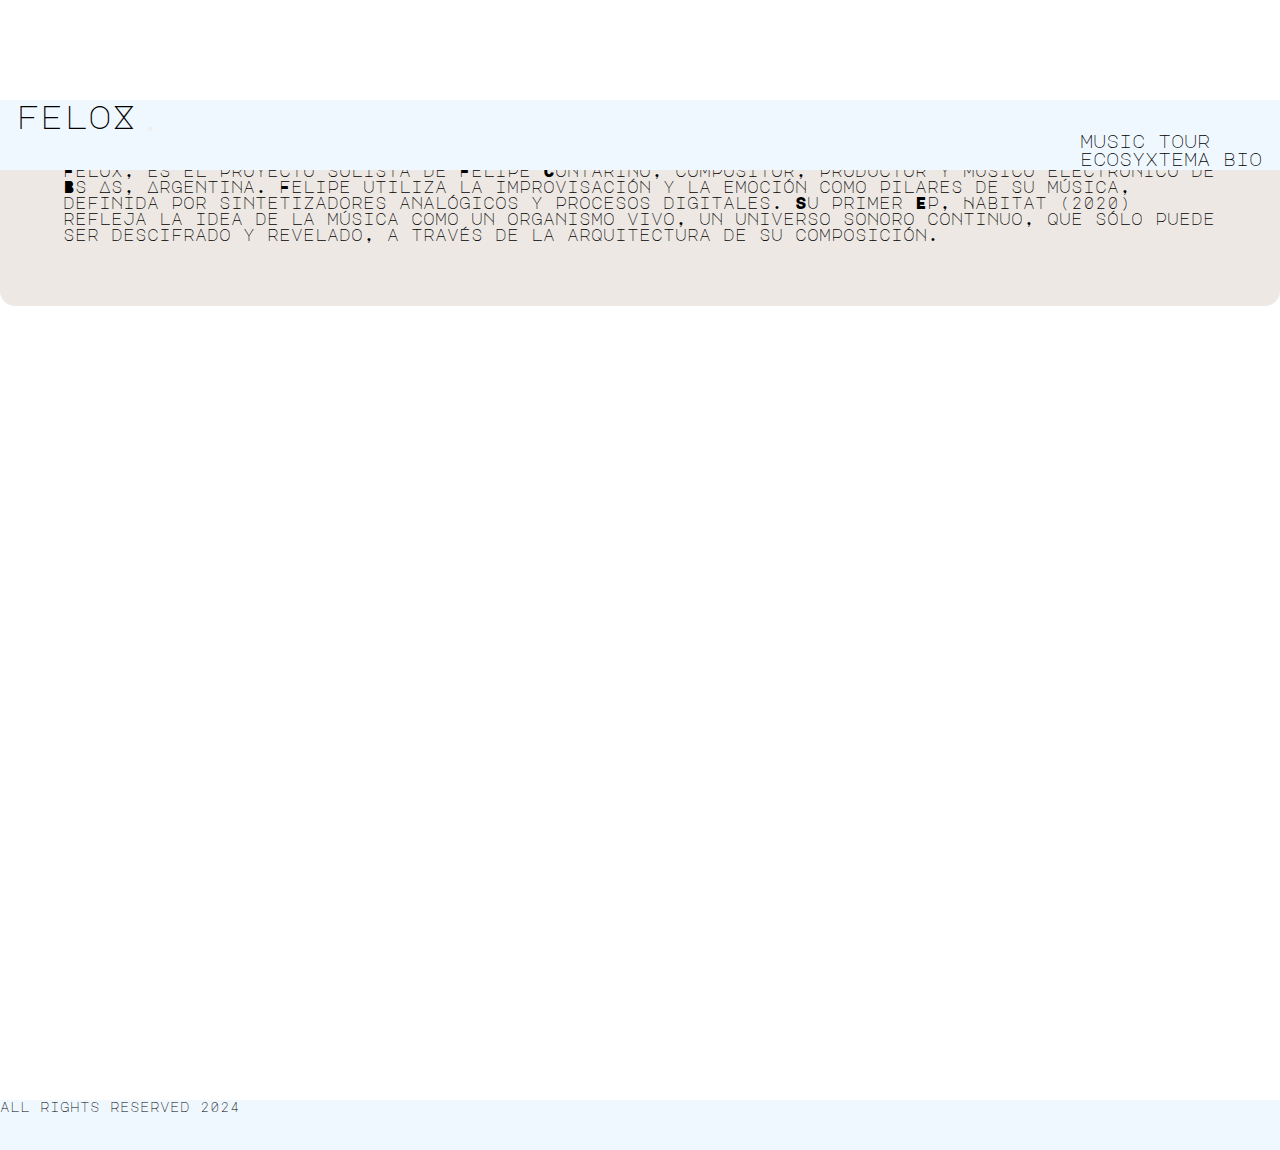
==== pages/bio2.html @ 59797968 "tercera" ====
<!DOCTYPE html>
<html lang="en">
<head>
    <meta charset="UTF-8">
    <meta name="viewport" content="width=device-width, initial-scale=1.0">
    <title>BIO</title>
    <link href="https://cdn.jsdelivr.net/npm/bootstrap@5.3.2/dist/css/bootstrap.min.css" rel="stylesheet" integrity="sha384-T3c6CoIi6uLrA9TneNEoa7RxnatzjcDSCmG1MXxSR1GAsXEV/Dwwykc2MPK8M2HN" crossorigin="anonymous">
    <script src="https://cdn.jsdelivr.net/npm/bootstrap@5.3.2/dist/js/bootstrap.bundle.min.js" integrity="sha384-C6RzsynM9kWDrMNeT87bh95OGNyZPhcTNXj1NW7RuBCsyN/o0jlpcV8Qyq46cDfL" crossorigin="anonymous"></script>
    
    <link rel="stylesheet" href="/css/estilo.css">

</head>
<body>
<header class="header">

    <nav class="navbar navbar-expand-lg bg-body-tertiary">
        <div class="container-fluid">
          <a class="navbar-brand" href="/index.html">feloX</a>
          <button class="navbar-toggler" type="button" data-bs-toggle="collapse" data-bs-target="#navbarNavAltMarkup" aria-controls="navbarNavAltMarkup" aria-expanded="false" aria-label="Toggle navigation">
            <span class="navbar-toggler-icon"></span>
          </button>
          <div class="collapse navbar-collapse" id="navbarNavAltMarkup">
            <div class="navbar-nav">
                <a class="nav-link" href="/pages/music.html">music</a>
              <a class="nav-link" href="/pages/tour2.html">tour</a>
              <a class="nav-link" href="/pages/watch.html">ecosyxtema</a>
              <a class="nav-link" href="#">bio</a>
              
            </div>
          </div>
        </div>
      </nav>
</header>
   

<main class="section1">
        <section> 
            <div class="container">
                <div class="row">

                    <div class="col-12 col-sm-12 col-lg-4" class="cont">

                        <p class="parrafo">Felox, es el proyecto solista de Felipe Contarino, compositor, productor y músico electrónico de Bs As, Argentina.
                            Felipe utiliza la improvisación y la emoción como pilares de su música, definida por sintetizadores analógicos y procesos digitales.
                            Su primer Ep, Habitat (2020) refleja la idea de la música como un organismo vivo, un universo sonoro continuo, que sólo puede ser descifrado y revelado, a través de la arquitectura de su composición.
                            
                            </p>
                    </div>
                </div>
               </div>
    
            
        </section>
    </main>
    
    
    
    <footer>
        <ul class="footer">

            <li>all rights reserved 2024</li>
        </ul>
    </footer>
    
    
    
    
    
    
    
    
    
    
    
    
    
    
</body>
</html>
---- css/estilo.css ----
@font-face {
  font-family: "letra";
  src: url("../fonts/letra.ttf");
}
@font-face {
  font-family: "majormono";
  src: url("../fonts/majormono.ttf");
}
* {
  margin: 0;
  padding: 0;
  box-sizing: border-box;
}

header {
  height: 70px;
  width: 100%;
  position: sticky;
  position: fixed;
  font-family: majormono;
  background-color: aliceblue;
  z-index: 1;
}
header .navbar-nav {
  font-size: large;
  margin-left: 120vh;
}
header .navbar-brand {
  font-size: xx-large;
  padding-left: 1rem;
}
header a {
  text-decoration: none;
  color: black;
}

.divlist {
  list-style: none;
  font-family: majormono;
  display: flex;
  position: fixed;
  padding-top: 120px;
  padding-left: 70px;
}
.divlist .ullist {
  list-style: none;
  padding-inline: 10px;
  display: flex;
  display: list-item;
}
.divlist .ullist .lilist {
  display: flex;
}

.divindex {
  width: 110%;
  height: 63rem;
  background-image: url(../img/tapa\ ESTA.jpg);
  background-size: 85%;
  background-position: 170px;
  background-repeat: no-repeat;
}

.mainmusic {
  background-image: url(../img/Captura\ de\ pantalla\ 2021-10-22\ a\ las\ 2.55.54\ p.m..png);
  height: 47rem;
}
.mainmusic .contenedormusic {
  padding-top: 50px;
  padding-left: 680px;
  width: 1200px;
  height: 600px;
  display: grid;
  grid-template-columns: 1fr 1fr;
  grid-template-rows: 1fr 1fr 1fr 1fr;
  grid-template-areas: ". ." "discos1 discos2" ". .";
}
.mainmusic .contenedormusic h4 {
  font-family: majormono;
  margin-top: 20px;
  padding: 6px;
  background-color: rgb(221, 232, 232);
  padding-left: 32px;
  padding-right: 10px;
  border-radius: 10px;
}
.mainmusic .contenedormusic .discos1 {
  height: 150px;
  width: 150px;
  background-color: rgb(228, 232, 234);
  border-radius: 10px;
  grid-area: discos1;
}
.mainmusic .contenedormusic .discos1 .imghabitat {
  width: 100%;
  height: 100%;
  border-radius: 5px;
}
.mainmusic .contenedormusic .discos1 .titulohabitat {
  font-size: medium;
}
.mainmusic .contenedormusic .discos2 {
  height: 150px;
  width: 150px;
  background-color: rgb(228, 232, 234);
  border-radius: 10px;
  grid-area: discos2;
}
.mainmusic .contenedormusic .discos2 .imghabitat {
  width: 100%;
  height: 100%;
  border-radius: 5px;
}
.mainmusic .contenedormusic .discos2 .tituloaurora {
  padding-left: 39px;
  font-size: medium;
}

.divwatch {
  display: flex;
  padding-block: 80px;
}

.titulo {
  font-family: majormono;
  padding: 10vh;
  text-align: center;
}

h2 {
  font-family: majormono;
  margin-top: 100px;
}

.section1 {
  height: 1000px;
  background-size: 200vh;
  background-position: center;
  background-repeat: no-repeat;
  background-position-y: -120vh;
  background-image: url(/img/1filo.jpg);
}
.section1 .parrafo {
  padding: 7vh;
  background-color: rgba(233, 227, 222, 0.806);
  border-radius: 15px;
  font-family: majormono;
  margin-top: 100px;
}

footer {
  height: 50px;
  width: 100%;
  font-family: majormono;
  font-size: small;
  background-color: aliceblue;
}
footer footer li {
  list-style: none;
  margin-inline-start: 30px;
  margin-top: 20px;
}/*# sourceMappingURL=estilo.css.map */
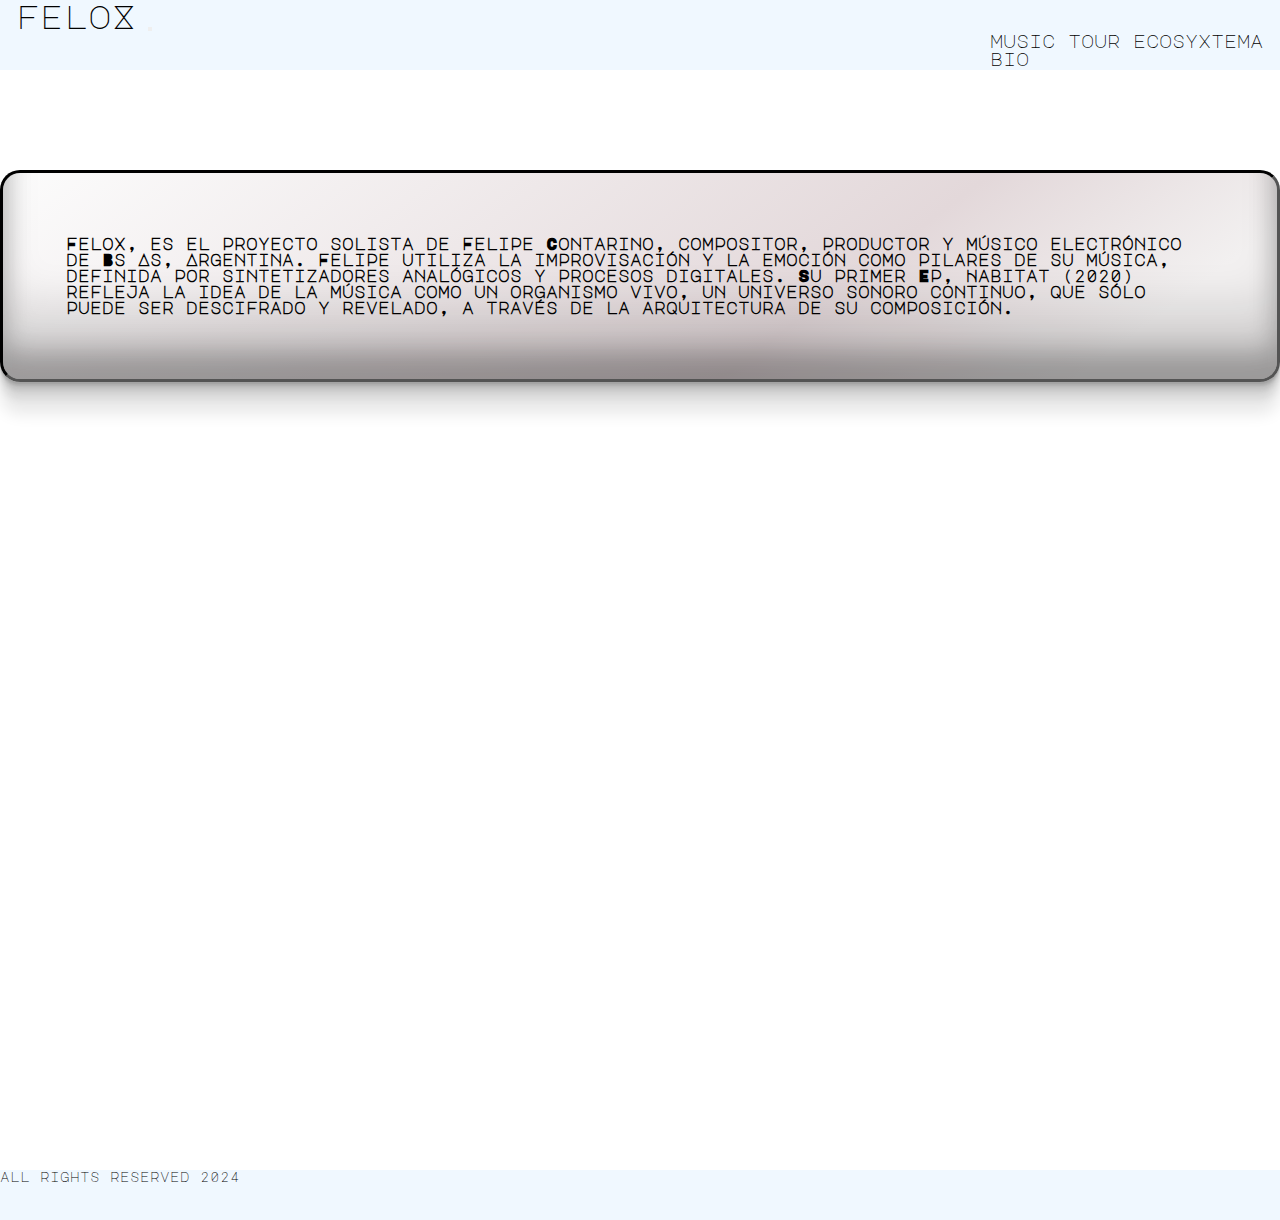
==== commit 229ec075: "finalentrega" ====
--- a/pages/bio2.html
+++ b/pages/bio2.html
@@ -3,11 +3,13 @@
 <head>
     <meta charset="UTF-8">
     <meta name="viewport" content="width=device-width, initial-scale=1.0">
-    <title>BIO</title>
+    <title>FELOX - BIO</title>
+    <meta name="description" content="About Felox">
+    <meta name="keywords" content="Felox, Biografia, Felipe Contarino">
     <link href="https://cdn.jsdelivr.net/npm/bootstrap@5.3.2/dist/css/bootstrap.min.css" rel="stylesheet" integrity="sha384-T3c6CoIi6uLrA9TneNEoa7RxnatzjcDSCmG1MXxSR1GAsXEV/Dwwykc2MPK8M2HN" crossorigin="anonymous">
     <script src="https://cdn.jsdelivr.net/npm/bootstrap@5.3.2/dist/js/bootstrap.bundle.min.js" integrity="sha384-C6RzsynM9kWDrMNeT87bh95OGNyZPhcTNXj1NW7RuBCsyN/o0jlpcV8Qyq46cDfL" crossorigin="anonymous"></script>
     
-    <link rel="stylesheet" href="/css/estilo.css">
+    <link rel="stylesheet" href="../css/estilo.css">
 
 </head>
 <body>
@@ -21,10 +23,10 @@
           </button>
           <div class="collapse navbar-collapse" id="navbarNavAltMarkup">
             <div class="navbar-nav">
-                <a class="nav-link" href="/pages/music.html">music</a>
-              <a class="nav-link" href="/pages/tour2.html">tour</a>
-              <a class="nav-link" href="/pages/watch.html">ecosyxtema</a>
-              <a class="nav-link" href="#">bio</a>
+                <a class="nav-link" href="./music.html">music</a>
+              <a class="nav-link" href="./tour2.html">tour</a>
+              <a class="nav-link" href="./watch.html">ecosyxtema</a>
+              <a class="nav-link" href="./bio2.html">bio</a>
               
             </div>
           </div>
--- a/css/estilo.css
+++ b/css/estilo.css
@@ -16,22 +16,44 @@
   height: 70px;
   width: 100%;
   position: sticky;
-  position: fixed;
   font-family: majormono;
   background-color: aliceblue;
   z-index: 1;
 }
 header .navbar-nav {
   font-size: large;
-  margin-left: 120vh;
+  margin-left: 110vh;
+}
+@media screen and (max-width: 1220px) {
+  header .navbar-nav {
+    margin-left: 72vh;
+  }
+}
+@media screen and (max-width: 1220px) and (max-width: 991px) {
+  header .navbar-nav {
+    margin-left: 0vh;
+  }
 }
 header .navbar-brand {
   font-size: xx-large;
   padding-left: 1rem;
 }
+@media screen and (max-width: 991px) {
+  header .navbar-brand {
+    padding-left: 1rem;
+  }
+}
 header a {
   text-decoration: none;
   color: black;
+}
+header .nav-link:hover {
+  transform: scale(1.06);
+  background-color: rgb(234, 206, 225);
+}
+
+.navbar-brand:hover {
+  transform: scale(1.1);
 }
 
 .divlist {
@@ -41,6 +63,16 @@
   position: fixed;
   padding-top: 120px;
   padding-left: 70px;
+}
+.divlist .divlist:hover {
+  transform: scale(1, 1);
+  transition: 1s;
+}
+@media screen and (max-width: 560px) {
+  .divlist {
+    display: none;
+    padding: 0px;
+  }
 }
 .divlist .ullist {
   list-style: none;
@@ -48,32 +80,78 @@
   display: flex;
   display: list-item;
 }
+@media screen and (max-width: 560px) {
+  .divlist .ullist {
+    display: none;
+  }
+}
 .divlist .ullist .lilist {
   display: flex;
 }
+@media screen and (max-width: 560px) {
+  .divlist .ullist .lilist {
+    display: none;
+  }
+}
 
 .divindex {
-  width: 110%;
+  width: 100%;
   height: 63rem;
   background-image: url(../img/tapa\ ESTA.jpg);
   background-size: 85%;
   background-position: 170px;
   background-repeat: no-repeat;
 }
+@media screen and (max-width: 991px) {
+  .divindex {
+    background-size: 100%;
+    background-position: 0px;
+    background-position-x: center;
+    background-position-y: top;
+    height: 55rem;
+  }
+}
+@media screen and (max-width: 560px) {
+  .divindex {
+    height: 30rem;
+  }
+}
 
 .mainmusic {
   background-image: url(../img/Captura\ de\ pantalla\ 2021-10-22\ a\ las\ 2.55.54\ p.m..png);
-  height: 47rem;
+  height: 45rem;
+  width: 100%;
+  background-position-y: -40px;
 }
 .mainmusic .contenedormusic {
-  padding-top: 50px;
-  padding-left: 680px;
-  width: 1200px;
-  height: 600px;
+  padding-left: 600px;
+  background-position-y: top;
+  width: 100%;
+  height: 700px;
   display: grid;
   grid-template-columns: 1fr 1fr;
   grid-template-rows: 1fr 1fr 1fr 1fr;
   grid-template-areas: ". ." "discos1 discos2" ". .";
+}
+@media screen and (max-width: 1220px) {
+  .mainmusic .contenedormusic {
+    padding-left: 300px;
+  }
+}
+@media screen and (max-width: 991px) {
+  .mainmusic .contenedormusic {
+    padding-left: 135px;
+  }
+}
+@media screen and (max-width: 560px) {
+  .mainmusic .contenedormusic {
+    padding-left: 120px;
+    grid-template-columns: 1fr;
+    grid-template-rows: 1fr;
+    grid-template-areas: "discos1" "discos2";
+    height: 450px;
+    padding-top: 50px;
+  }
 }
 .mainmusic .contenedormusic h4 {
   font-family: majormono;
@@ -84,6 +162,10 @@
   padding-right: 10px;
   border-radius: 10px;
 }
+.mainmusic .contenedormusic h4 a {
+  text-decoration: none;
+  color: black;
+}
 .mainmusic .contenedormusic .discos1 {
   height: 150px;
   width: 150px;
@@ -117,8 +199,21 @@
 }
 
 .divwatch {
-  display: flex;
-  padding-block: 80px;
+  padding-top: 20px;
+  padding-bottom: 20px;
+}
+.divwatch .videoresponsive {
+  overflow: hidden;
+  padding-bottom: 600px;
+  position: relative;
+  height: 0;
+}
+.divwatch iframe {
+  left: 0;
+  top: 0;
+  height: 100%;
+  width: 100%;
+  position: absolute;
 }
 
 .titulo {
@@ -132,6 +227,19 @@
   margin-top: 100px;
 }
 
+.roll-in-left {
+  animation: roll-in-left 0.6s ease-out both;
+}
+@keyframes roll-in-left {
+  0% {
+    transform: translateX(-800px) rotate(-540deg);
+    opacity: 0;
+  }
+  100% {
+    transform: translateX(0) rotate(0deg);
+    opacity: 1;
+  }
+}
 .section1 {
   height: 1000px;
   background-size: 200vh;
@@ -142,10 +250,21 @@
 }
 .section1 .parrafo {
   padding: 7vh;
-  background-color: rgba(233, 227, 222, 0.806);
-  border-radius: 15px;
-  font-family: majormono;
+  background: rgb(0, 0, 0);
+  background: rgb(217, 210, 210);
+  background: linear-gradient(323deg, rgb(217, 210, 210) 13%, rgb(219, 198, 202) 36%, rgb(252, 252, 252) 100%);
+  background: rgb(242, 240, 240);
+  background: linear-gradient(323deg, rgb(242, 240, 240) 13%, rgb(227, 216, 218) 36%, rgb(252, 252, 252) 100%);
+  border-color: black;
+  border-radius: 20px;
+  border-style: inset;
+  box-shadow: rgba(0, 0, 0, 0.17) 0px -23px 25px 0px inset, rgba(0, 0, 0, 0.15) 0px -36px 30px 0px inset, rgba(0, 0, 0, 0.1) 0px -79px 40px 0px inset, rgba(0, 0, 0, 0.06) 0px 2px 1px, rgba(0, 0, 0, 0.09) 0px 4px 2px, rgba(0, 0, 0, 0.09) 0px 8px 4px, rgba(0, 0, 0, 0.09) 0px 16px 8px, rgba(0, 0, 0, 0.09) 0px 32px 16px;
+  font-family: majormono;
+  font-weight: 800;
   margin-top: 100px;
+}
+.section1 .parrafo:hover {
+  transform: scale(1.2);
 }
 
 footer {
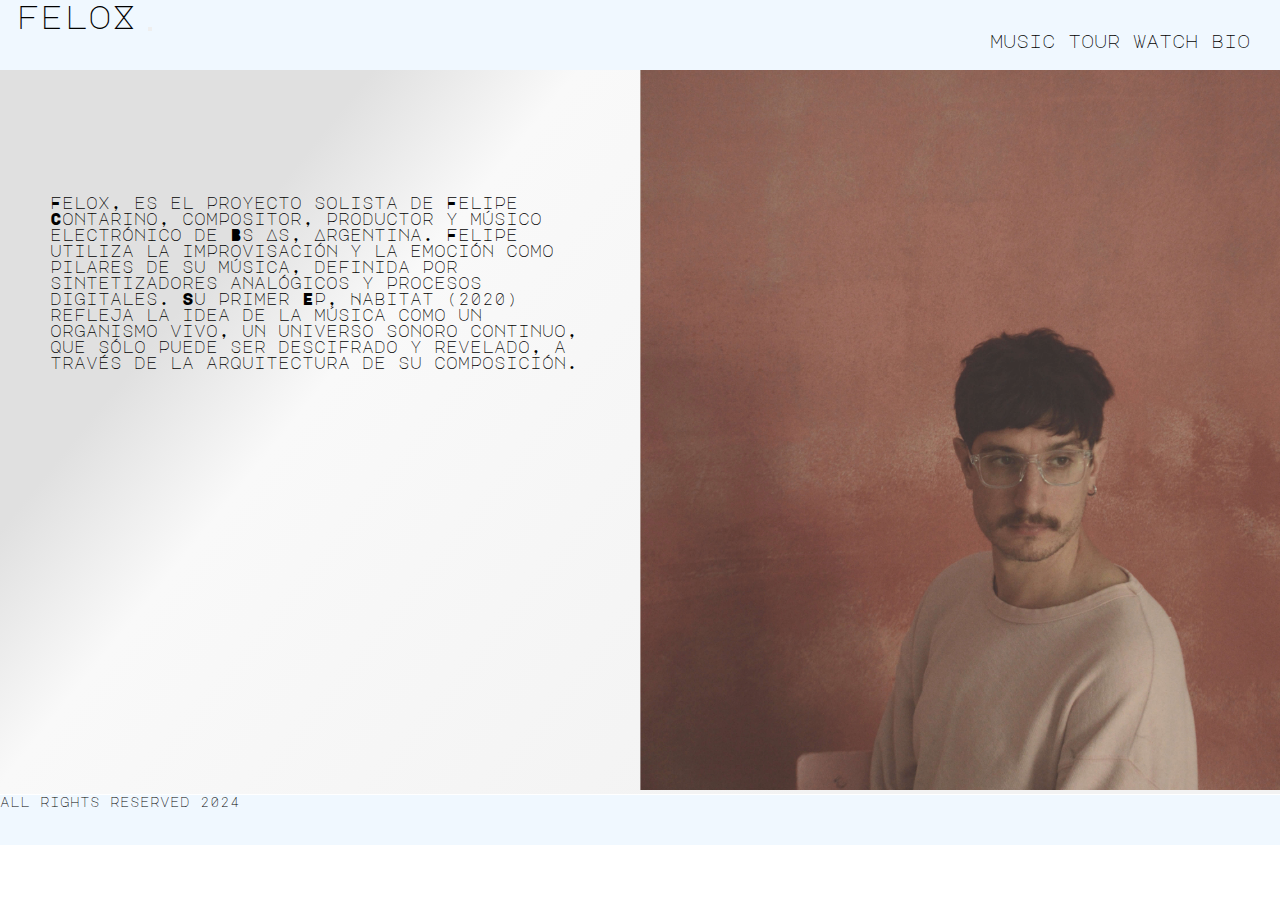
==== commit d4b6eeb8: "nuevapagina" ====
--- a/pages/bio2.html
+++ b/pages/bio2.html
@@ -17,7 +17,7 @@
 
     <nav class="navbar navbar-expand-lg bg-body-tertiary">
         <div class="container-fluid">
-          <a class="navbar-brand" href="/index.html">feloX</a>
+          <a class="navbar-brand" href="../index.html">feloX</a>
           <button class="navbar-toggler" type="button" data-bs-toggle="collapse" data-bs-target="#navbarNavAltMarkup" aria-controls="navbarNavAltMarkup" aria-expanded="false" aria-label="Toggle navigation">
             <span class="navbar-toggler-icon"></span>
           </button>
@@ -25,7 +25,7 @@
             <div class="navbar-nav">
                 <a class="nav-link" href="./music.html">music</a>
               <a class="nav-link" href="./tour2.html">tour</a>
-              <a class="nav-link" href="./watch.html">ecosyxtema</a>
+              <a class="nav-link" href="./watch.html">watch</a>
               <a class="nav-link" href="./bio2.html">bio</a>
               
             </div>
@@ -38,17 +38,18 @@
 <main class="section1">
         <section> 
             <div class="container">
-                <div class="row">
+            <div class="tarjeta">
+              <p class="parrafo">Felox, es el proyecto solista de Felipe Contarino, compositor, productor y músico electrónico de Bs As, Argentina.
+                Felipe utiliza la improvisación y la emoción como pilares de su música, definida por sintetizadores analógicos y procesos digitales.
+                Su primer Ep, Habitat (2020) refleja la idea de la música como un organismo vivo, un universo sonoro continuo, que sólo puede ser descifrado y revelado, a través de la arquitectura de su composición.
+</p>
+            <div class="img">
+              <img class="imgreal" src="../img/1filo2.jpg" alt="">
+            </div>
 
-                    <div class="col-12 col-sm-12 col-lg-4" class="cont">
 
-                        <p class="parrafo">Felox, es el proyecto solista de Felipe Contarino, compositor, productor y músico electrónico de Bs As, Argentina.
-                            Felipe utiliza la improvisación y la emoción como pilares de su música, definida por sintetizadores analógicos y procesos digitales.
-                            Su primer Ep, Habitat (2020) refleja la idea de la música como un organismo vivo, un universo sonoro continuo, que sólo puede ser descifrado y revelado, a través de la arquitectura de su composición.
-                            
-                            </p>
-                    </div>
-                </div>
+            </div>
+                
                </div>
     
             
--- a/css/estilo.css
+++ b/css/estilo.css
@@ -96,10 +96,11 @@
 
 .divindex {
   width: 100%;
-  height: 63rem;
+  height: 53rem;
   background-image: url(../img/tapa\ ESTA.jpg);
   background-size: 85%;
   background-position: 170px;
+  background-position-y: -190px;
   background-repeat: no-repeat;
 }
 @media screen and (max-width: 991px) {
@@ -107,13 +108,15 @@
     background-size: 100%;
     background-position: 0px;
     background-position-x: center;
-    background-position-y: top;
-    height: 55rem;
+    background-position-y: -150px;
+    height: 35rem;
   }
 }
 @media screen and (max-width: 560px) {
   .divindex {
+    background-position: center;
     height: 30rem;
+    background-size: 120%;
   }
 }
 
@@ -149,8 +152,8 @@
     grid-template-columns: 1fr;
     grid-template-rows: 1fr;
     grid-template-areas: "discos1" "discos2";
-    height: 450px;
-    padding-top: 50px;
+    height: 550px;
+    padding-top: 130px;
   }
 }
 .mainmusic .contenedormusic h4 {
@@ -198,75 +201,210 @@
   font-size: medium;
 }
 
+.tituloaurora:hover {
+  transform: scale(1.06);
+  text-decoration: underline;
+}
+
+.titulohabitat:hover {
+  transform: scale(1.06);
+  text-decoration: underline;
+}
+
+.discos1:hover {
+  transform: scale(1.06);
+}
+
+.discos2:hover {
+  transform: scale(1.06);
+}
+
+.watchtitulo {
+  font-family: "majormono";
+  display: flex;
+  justify-content: center;
+  padding-top: 50px;
+  padding-bottom: 30px;
+  text-decoration: overline;
+  animation: scale-up-center 0.4s cubic-bezier(0.39, 0.575, 0.565, 1) both;
+}
+
+.video1 {
+  margin-top: 30px;
+  background-color: rgb(234, 206, 225);
+}
+
+.video2 {
+  margin-top: 30px;
+  background-color: aliceblue;
+  text-align: center;
+}
+
 .divwatch {
+  display: flex;
   padding-top: 20px;
   padding-bottom: 20px;
+  justify-content: center;
 }
 .divwatch .videoresponsive {
   overflow: hidden;
-  padding-bottom: 600px;
   position: relative;
   height: 0;
-}
-.divwatch iframe {
+  max-width: 100%;
+}
+.divwatch .iframe {
   left: 0;
   top: 0;
   height: 100%;
   width: 100%;
   position: absolute;
 }
-
-.titulo {
-  font-family: majormono;
-  padding: 10vh;
-  text-align: center;
-}
-
-h2 {
-  font-family: majormono;
+@keyframes scale-up-center {
+  0% {
+    transform: scale(0.5);
+  }
+  100% {
+    transform: scale(1);
+  }
+}
+.contenedortour {
+  background-image: url(/img/tapa\ ESTA.jpg);
+  background-position-y: -260px;
+  background-position-x: center;
+  background-size: 100%;
+  background-repeat: no-repeat;
+  max-width: 100%;
+}
+.contenedortour .tourbody {
+  width: 100%;
+  height: 920px;
+}
+.contenedortour .tourtitulo {
+  font-family: "majormono";
+  display: flex;
+  justify-content: center;
+  padding-top: 20px;
+}
+.contenedortour .h22 {
+  text-decoration: none;
+  margin-top: 25px;
+  color: black;
+  border: solid #002;
+  border-width: 1px;
+  padding: 8px;
+}
+.contenedortour .fechas {
+  display: flex;
+  width: 100%;
+  margin-top: 120px;
+  justify-content: center;
+}
+.contenedortour .fechas .cuadros {
+  font-family: "majormono";
+  color: black;
+  padding: 20px;
+  border-radius: 5px;
+  border: solid;
+  border-color: #002;
+  border-width: 1px;
+  display: flex;
+  flex-direction: column;
+  justify-content: center;
+  align-items: center;
+  width: 350px;
+  height: 80px;
+  margin: 50px;
+  background: rgb(66, 59, 59);
+  background: linear-gradient(295deg, rgb(255, 255, 255) 14%, rgb(217, 217, 217) 47%, rgb(255, 255, 255) 69%);
+}
+.contenedortour .fechas .h61 {
+  text-overflow: ellipsis;
+  text-decoration: underline;
+  padding: 1px;
+}
+
+@media screen and (max-width: 991px) {
+  .contenedortour {
+    background-size: 150%;
+    height: auto;
+  }
+  .tourtitulo {
+    padding-top: 45px;
+  }
+  .fechas {
+    margin-top: 10px;
+    flex-direction: column;
+    align-items: center;
+  }
+}
+@media screen and (max-width: 560px) {
+  .contenedortour {
+    background-size: 210%;
+    background-position: center;
+  }
+  .contenedortour .tourbody {
+    height: auto;
+  }
+  .contenedortour .tourbody .fechas {
+    margin-top: 30px;
+  }
+  .contenedortour .tourbody .cuadros {
+    margin: 20px;
+    margin-bottom: 50px;
+  }
+}
+.cuadros:hover {
+  transform: scale(1.06);
+}
+
+.tarjeta {
+  margin-bottom: 1px;
+  background-color: rgb(242, 245, 248);
+  width: 100%;
+  height: auto;
+  overflow: hidden;
+  display: grid;
+  grid-template-columns: 1fr 1fr;
+  grid-template-rows: 1fr;
+  grid-template-areas: "parrafo img";
+  background: rgb(242, 242, 242);
+  background: linear-gradient(309deg, rgb(242, 242, 242) 25%, rgb(249, 249, 249) 69%, rgb(224, 224, 224) 80%);
+}
+.tarjeta .parrafo {
   margin-top: 100px;
-}
-
-.roll-in-left {
-  animation: roll-in-left 0.6s ease-out both;
-}
-@keyframes roll-in-left {
-  0% {
-    transform: translateX(-800px) rotate(-540deg);
-    opacity: 0;
-  }
-  100% {
-    transform: translateX(0) rotate(0deg);
-    opacity: 1;
-  }
-}
-.section1 {
-  height: 1000px;
-  background-size: 200vh;
-  background-position: center;
-  background-repeat: no-repeat;
-  background-position-y: -120vh;
-  background-image: url(/img/1filo.jpg);
-}
-.section1 .parrafo {
-  padding: 7vh;
-  background: rgb(0, 0, 0);
-  background: rgb(217, 210, 210);
-  background: linear-gradient(323deg, rgb(217, 210, 210) 13%, rgb(219, 198, 202) 36%, rgb(252, 252, 252) 100%);
-  background: rgb(242, 240, 240);
-  background: linear-gradient(323deg, rgb(242, 240, 240) 13%, rgb(227, 216, 218) 36%, rgb(252, 252, 252) 100%);
-  border-color: black;
-  border-radius: 20px;
-  border-style: inset;
-  box-shadow: rgba(0, 0, 0, 0.17) 0px -23px 25px 0px inset, rgba(0, 0, 0, 0.15) 0px -36px 30px 0px inset, rgba(0, 0, 0, 0.1) 0px -79px 40px 0px inset, rgba(0, 0, 0, 0.06) 0px 2px 1px, rgba(0, 0, 0, 0.09) 0px 4px 2px, rgba(0, 0, 0, 0.09) 0px 8px 4px, rgba(0, 0, 0, 0.09) 0px 16px 8px, rgba(0, 0, 0, 0.09) 0px 32px 16px;
-  font-family: majormono;
-  font-weight: 800;
-  margin-top: 100px;
-}
-.section1 .parrafo:hover {
-  transform: scale(1.2);
-}
-
+  margin-bottom: 20px;
+  margin-left: 25px;
+  margin-right: 25px;
+  grid-area: parrafo;
+  font-family: "majormono";
+  height: auto;
+  padding: 25px;
+}
+.tarjeta .img {
+  grid-area: img;
+}
+.tarjeta .imgreal {
+  width: 100%;
+  max-width: 100%;
+  height: auto;
+}
+
+@media screen and (max-width: 991px) {
+  .tarjeta {
+    grid-template-columns: 1fr;
+    grid-template-rows: 1fr;
+    grid-template-areas: "parrafo" "img";
+    margin-top: 40px;
+  }
+  .tarjeta .parrafo {
+    margin-top: 50px;
+  }
+}
+@media screen and (max-width: 560px) {
+  .tarjeta {
+    margin-top: 0px;
+  }
+}
 footer {
   height: 50px;
   width: 100%;
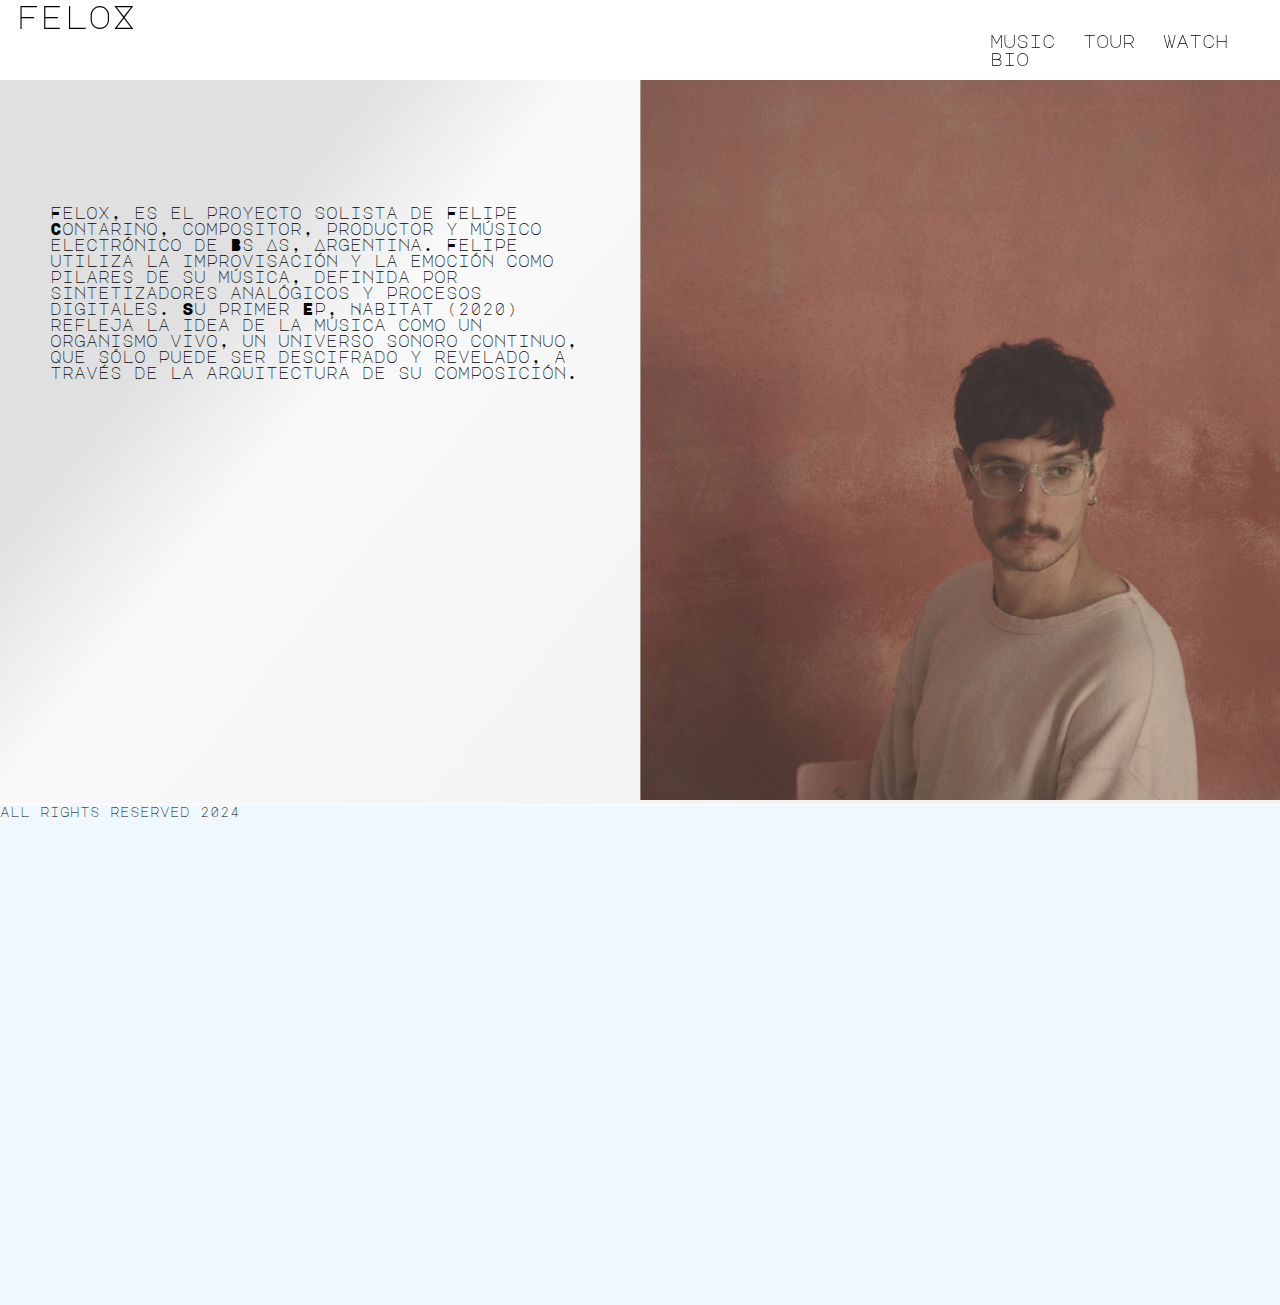
==== commit 3810955f: "sip" ====
--- a/pages/bio2.html
+++ b/pages/bio2.html
@@ -29,6 +29,7 @@
               <a class="nav-link" href="./bio2.html">bio</a>
               
             </div>
+            <button class="btn-close" aria-label="Close" id="closeNavbar"></button>
           </div>
         </div>
       </nav>
@@ -77,6 +78,6 @@
     
     
     
-    
+    <script src="../script.js"></script>
 </body>
 </html>--- a/css/estilo.css
+++ b/css/estilo.css
@@ -1,3 +1,4 @@
+@charset "UTF-8";
 @font-face {
   font-family: "letra";
   src: url("../fonts/letra.ttf");
@@ -15,14 +16,20 @@
 header {
   height: 70px;
   width: 100%;
-  position: sticky;
+  position: fixed;
+  z-index: 1;
   font-family: majormono;
-  background-color: aliceblue;
-  z-index: 1;
+}
+header .bg-body-tertiary {
+  --bs-bg-opacity: 0;
+}
+header .navbar {
+  background-color: transparent;
 }
 header .navbar-nav {
   font-size: large;
   margin-left: 110vh;
+  background-color: transparent;
 }
 @media screen and (max-width: 1220px) {
   header .navbar-nav {
@@ -31,7 +38,7 @@
 }
 @media screen and (max-width: 1220px) and (max-width: 991px) {
   header .navbar-nav {
-    margin-left: 0vh;
+    margin-left: 0px;
   }
 }
 header .navbar-brand {
@@ -40,7 +47,17 @@
 }
 @media screen and (max-width: 991px) {
   header .navbar-brand {
-    padding-left: 1rem;
+    padding-left: 10px;
+    font-size: x-large;
+  }
+}
+header .nav-link {
+  margin-right: 15px;
+}
+@media screen and (max-width: 991px) {
+  header .nav-link {
+    font-size: xx-large;
+    text-align: center;
   }
 }
 header a {
@@ -50,73 +67,131 @@
 header .nav-link:hover {
   transform: scale(1.06);
   background-color: rgb(234, 206, 225);
+  border-radius: 2px;
+  transition: transform 0.5s;
 }
 
 .navbar-brand:hover {
   transform: scale(1.1);
-}
-
-.divlist {
-  list-style: none;
-  font-family: majormono;
-  display: flex;
+  transition: transform 1s;
+}
+
+.btn-close {
+  position: absolute;
+  top: 10px;
+  right: 10px;
+  border: none;
+  font-size: 1rem;
+  color: black;
+  cursor: pointer;
+  display: none;
+}
+@media screen and (max-width: 991px) {
+  .btn-close {
+    display: block;
+  }
+}
+
+.btn-close:focus {
+  outline: none;
+}
+
+.navbar-collapse {
+  display: flex;
+  justify-content: center;
+  align-items: normal;
+  position: relative;
+  transition: transform 0.3s ease; /* Añadir transición suave */
+}
+@media screen and (max-width: 991px) {
+  .navbar-collapse {
+    background-color: white;
+  }
+}
+
+.navbar-collapse.show {
   position: fixed;
-  padding-top: 120px;
-  padding-left: 70px;
-}
-.divlist .divlist:hover {
-  transform: scale(1, 1);
-  transition: 1s;
-}
-@media screen and (max-width: 560px) {
-  .divlist {
+  top: 0;
+  left: 0;
+  width: 100%;
+  height: 100%;
+  background-color: rgba(255, 255, 255, 0.9);
+  z-index: 999;
+  overflow-y: auto;
+  transition: all 1.3s ease;
+  transform: translateY(0);
+}
+.navbar-collapse.show .navbar-collapse.collapse {
+  transform: translateY(-100%);
+}
+
+.navbar-toggler {
+  border: none;
+}
+
+.navbar-toggler:focus {
+  box-shadow: none;
+}
+
+@media screen and (max-width: 991px) {
+  .navbar-nav {
+    margin-top: 50px;
+  }
+}
+
+.divindex {
+  width: 100%;
+  display: flex;
+  justify-content: center;
+  align-items: center;
+}
+.divindex .fondo {
+  width: 122%;
+}
+@media screen and (max-width: 991px) {
+  .divindex .fondo {
     display: none;
-    padding: 0px;
-  }
-}
-.divlist .ullist {
-  list-style: none;
-  padding-inline: 10px;
-  display: flex;
-  display: list-item;
-}
-@media screen and (max-width: 560px) {
-  .divlist .ullist {
-    display: none;
-  }
-}
-.divlist .ullist .lilist {
-  display: flex;
-}
-@media screen and (max-width: 560px) {
-  .divlist .ullist .lilist {
-    display: none;
-  }
-}
-
-.divindex {
-  width: 100%;
-  height: 53rem;
-  background-image: url(../img/tapa\ ESTA.jpg);
-  background-size: 85%;
-  background-position: 170px;
-  background-position-y: -190px;
-  background-repeat: no-repeat;
-}
-@media screen and (max-width: 991px) {
-  .divindex {
-    background-size: 100%;
-    background-position: 0px;
-    background-position-x: center;
-    background-position-y: -150px;
-    height: 35rem;
-  }
-}
-@media screen and (max-width: 560px) {
-  .divindex {
-    background-position: center;
-    height: 30rem;
-    background-size: 120%;
+  }
+}
+.divindex .fondomobile {
+  display: none;
+  width: 125%;
+}
+@media screen and (max-width: 991px) {
+  .divindex .fondomobile {
+    display: block;
+  }
+}
+@media screen and (max-width: 560px) {
+  .divindex .fondomobile {
+    width: 106%;
+    height: auto;
+  }
+}
+
+.section2 {
+  width: auto;
+  height: auto;
+}
+.section2 .titulito {
+  font-family: "majormono";
+  font-size: 150px;
+  padding-top: 70px;
+  padding-bottom: 70px;
+}
+@media screen and (max-width: 1220px) {
+  .section2 .titulito {
+    font-size: 120px;
+  }
+}
+@media screen and (max-width: 991px) {
+  .section2 .titulito {
+    font-size: 80px;
+  }
+}
+@media screen and (max-width: 560px) {
+  .section2 .titulito {
+    font-size: 45px;
   }
 }
 
@@ -148,7 +223,8 @@
 }
 @media screen and (max-width: 560px) {
   .mainmusic .contenedormusic {
-    padding-left: 120px;
+    padding-left: 0px;
+    justify-items: center;
     grid-template-columns: 1fr;
     grid-template-rows: 1fr;
     grid-template-areas: "discos1" "discos2";
@@ -161,8 +237,6 @@
   margin-top: 20px;
   padding: 6px;
   background-color: rgb(221, 232, 232);
-  padding-left: 32px;
-  padding-right: 10px;
   border-radius: 10px;
 }
 .mainmusic .contenedormusic h4 a {
@@ -170,12 +244,18 @@
   color: black;
 }
 .mainmusic .contenedormusic .discos1 {
-  height: 150px;
-  width: 150px;
+  height: 200px;
+  width: 200px;
   background-color: rgb(228, 232, 234);
   border-radius: 10px;
   grid-area: discos1;
 }
+@media screen and (max-width: 560px) {
+  .mainmusic .contenedormusic .discos1 {
+    height: 150px;
+    width: 150px;
+  }
+}
 .mainmusic .contenedormusic .discos1 .imghabitat {
   width: 100%;
   height: 100%;
@@ -183,40 +263,53 @@
 }
 .mainmusic .contenedormusic .discos1 .titulohabitat {
   font-size: medium;
+  text-align: center;
 }
 .mainmusic .contenedormusic .discos2 {
-  height: 150px;
-  width: 150px;
+  height: 200px;
+  width: 200px;
   background-color: rgb(228, 232, 234);
   border-radius: 10px;
   grid-area: discos2;
 }
+@media screen and (max-width: 560px) {
+  .mainmusic .contenedormusic .discos2 {
+    height: 150px;
+    width: 150px;
+  }
+}
 .mainmusic .contenedormusic .discos2 .imghabitat {
   width: 100%;
   height: 100%;
   border-radius: 5px;
 }
 .mainmusic .contenedormusic .discos2 .tituloaurora {
-  padding-left: 39px;
+  text-align: center;
   font-size: medium;
 }
 
 .tituloaurora:hover {
   transform: scale(1.06);
-  text-decoration: underline;
+  transition: transform 2s;
 }
 
 .titulohabitat:hover {
   transform: scale(1.06);
-  text-decoration: underline;
+  transition: transform 2s;
 }
 
 .discos1:hover {
   transform: scale(1.06);
+  transition: transform 0.5s;
 }
 
 .discos2:hover {
   transform: scale(1.06);
+  transition: transform 0.5s;
+}
+
+.watch {
+  padding-top: 75px;
 }
 
 .watchtitulo {
@@ -245,6 +338,7 @@
   padding-top: 20px;
   padding-bottom: 20px;
   justify-content: center;
+  width: 100%;
 }
 .divwatch .videoresponsive {
   overflow: hidden;
@@ -268,7 +362,8 @@
   }
 }
 .contenedortour {
-  background-image: url(/img/tapa\ ESTA.jpg);
+  padding-top: 75px;
+  background-image: url(../img/tapa\ ESTA.jpg);
   background-position-y: -260px;
   background-position-x: center;
   background-size: 100%;
@@ -355,6 +450,10 @@
 }
 .cuadros:hover {
   transform: scale(1.06);
+}
+
+.section1 {
+  padding-top: 80px;
 }
 
 .tarjeta {
@@ -406,7 +505,7 @@
   }
 }
 footer {
-  height: 50px;
+  height: 500px;
   width: 100%;
   font-family: majormono;
   font-size: small;
@@ -414,6 +513,8 @@
 }
 footer footer li {
   list-style: none;
+  display: flex;
+  justify-content: end;
   margin-inline-start: 30px;
   margin-top: 20px;
 }/*# sourceMappingURL=estilo.css.map */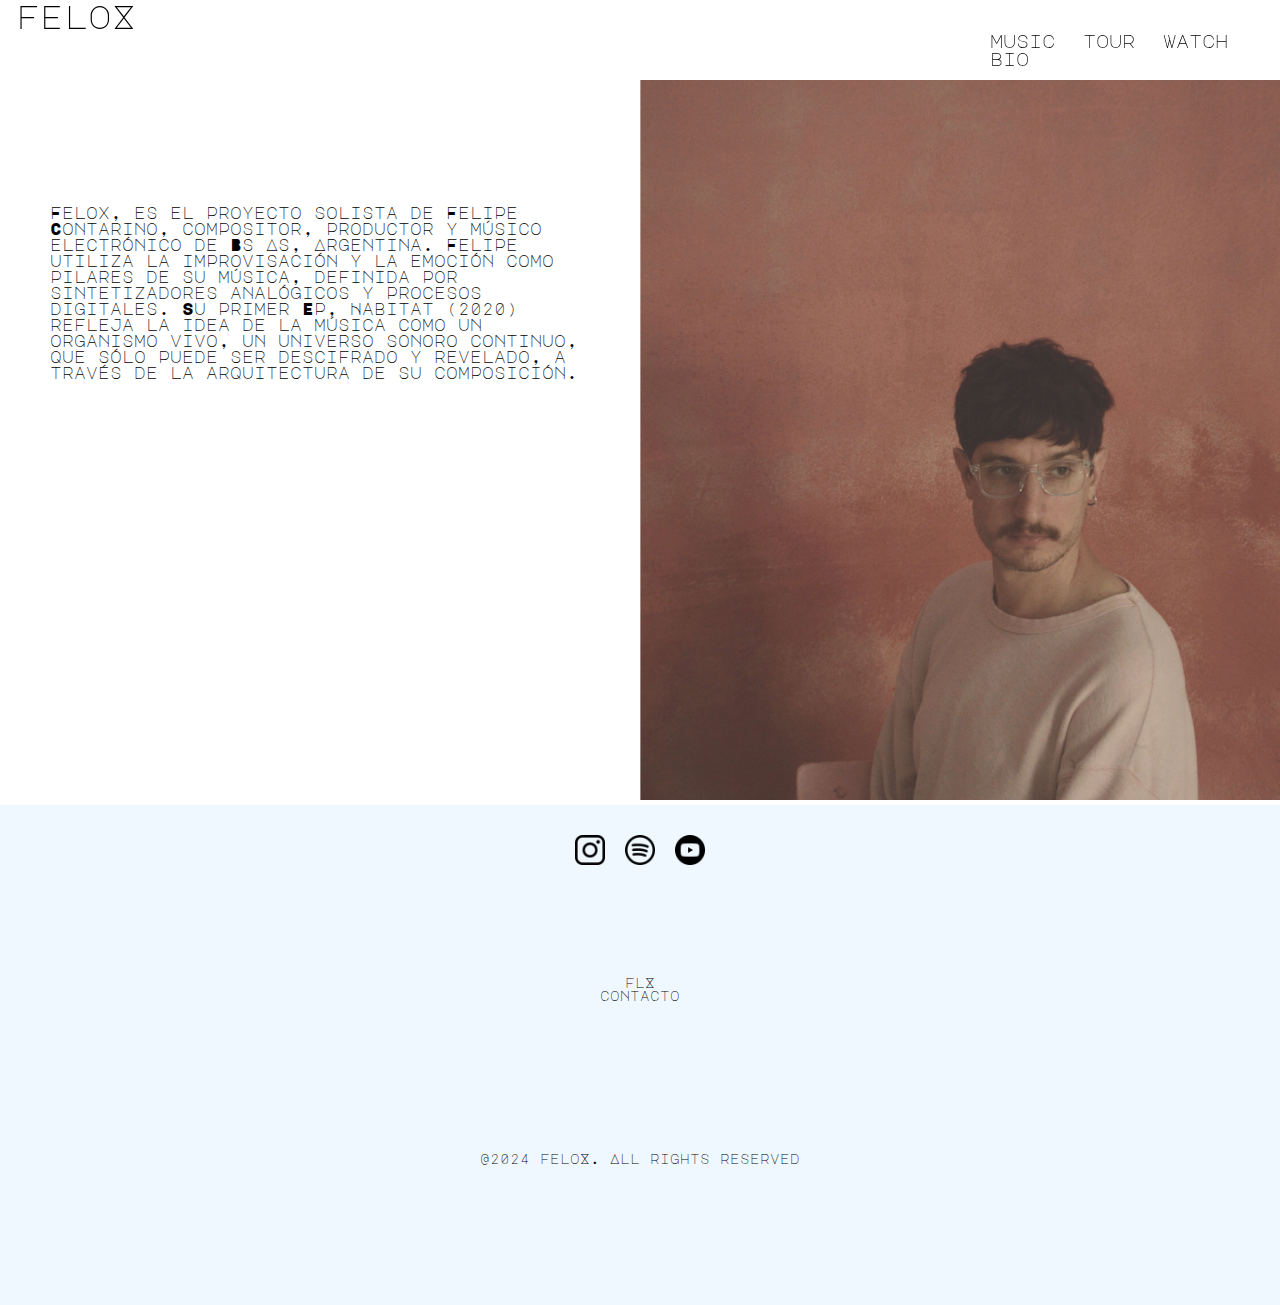
==== commit c3c7d44c: "yes" ====
--- a/pages/bio2.html
+++ b/pages/bio2.html
@@ -59,12 +59,22 @@
     
     
     
-    <footer>
-        <ul class="footer">
+    <footer class="footer">
 
-            <li>all rights reserved 2024</li>
-        </ul>
-    </footer>
+      <div class="iconos">
+
+<a href="https://www.instagram.com/felox_c/"><img class="iconito" src="../img/Copia de instagram.png" alt="Instagram logo"></a>
+<a href="https://www.instagram.com/felox_c/"><img class="iconito" src="../img/pngegg.png" alt="Spotify logo"></a>
+<a href="https://www.instagram.com/felox_c/"><img class="iconito" src="../img/youtube.png" alt="Youtube logo"></a>
+
+
+      </div>
+<div class="final">
+      <p class="flx">flX</p>
+      <a class="contacto" href="">contacto</a>
+      <p class="all">@2024 feloX. All rights reserved</p>
+    </div>
+</footer>
     
     
     
--- a/css/estilo.css
+++ b/css/estilo.css
@@ -363,11 +363,6 @@
 }
 .contenedortour {
   padding-top: 75px;
-  background-image: url(../img/tapa\ ESTA.jpg);
-  background-position-y: -260px;
-  background-position-x: center;
-  background-size: 100%;
-  background-repeat: no-repeat;
   max-width: 100%;
 }
 .contenedortour .tourbody {
@@ -399,7 +394,7 @@
   color: black;
   padding: 20px;
   border-radius: 5px;
-  border: solid;
+  border: none;
   border-color: #002;
   border-width: 1px;
   display: flex;
@@ -409,8 +404,7 @@
   width: 350px;
   height: 80px;
   margin: 50px;
-  background: rgb(66, 59, 59);
-  background: linear-gradient(295deg, rgb(255, 255, 255) 14%, rgb(217, 217, 217) 47%, rgb(255, 255, 255) 69%);
+  background: rgb(255, 255, 255);
 }
 .contenedortour .fechas .h61 {
   text-overflow: ellipsis;
@@ -466,8 +460,7 @@
   grid-template-columns: 1fr 1fr;
   grid-template-rows: 1fr;
   grid-template-areas: "parrafo img";
-  background: rgb(242, 242, 242);
-  background: linear-gradient(309deg, rgb(242, 242, 242) 25%, rgb(249, 249, 249) 69%, rgb(224, 224, 224) 80%);
+  background: rgb(255, 255, 255);
 }
 .tarjeta .parrafo {
   margin-top: 100px;
@@ -511,10 +504,33 @@
   font-size: small;
   background-color: aliceblue;
 }
-footer footer li {
-  list-style: none;
-  display: flex;
-  justify-content: end;
-  margin-inline-start: 30px;
-  margin-top: 20px;
+footer .iconos {
+  display: flex;
+  justify-content: center;
+  padding-top: 20px;
+}
+footer .iconito {
+  width: 50px;
+  padding: 10px;
+}
+footer .iconito:hover {
+  transform: scale(1.2);
+  transition: 0.3s;
+}
+footer .final {
+  display: flex;
+  flex-direction: column;
+  align-items: center;
+  margin-top: 100px;
+}
+footer .final .contacto {
+  color: black;
+  text-decoration: none;
+}
+footer .final .contacto:hover {
+  transform: scale(1.2);
+  transition: 0.3s;
+}
+footer .final .all {
+  margin-top: 150px;
 }/*# sourceMappingURL=estilo.css.map */